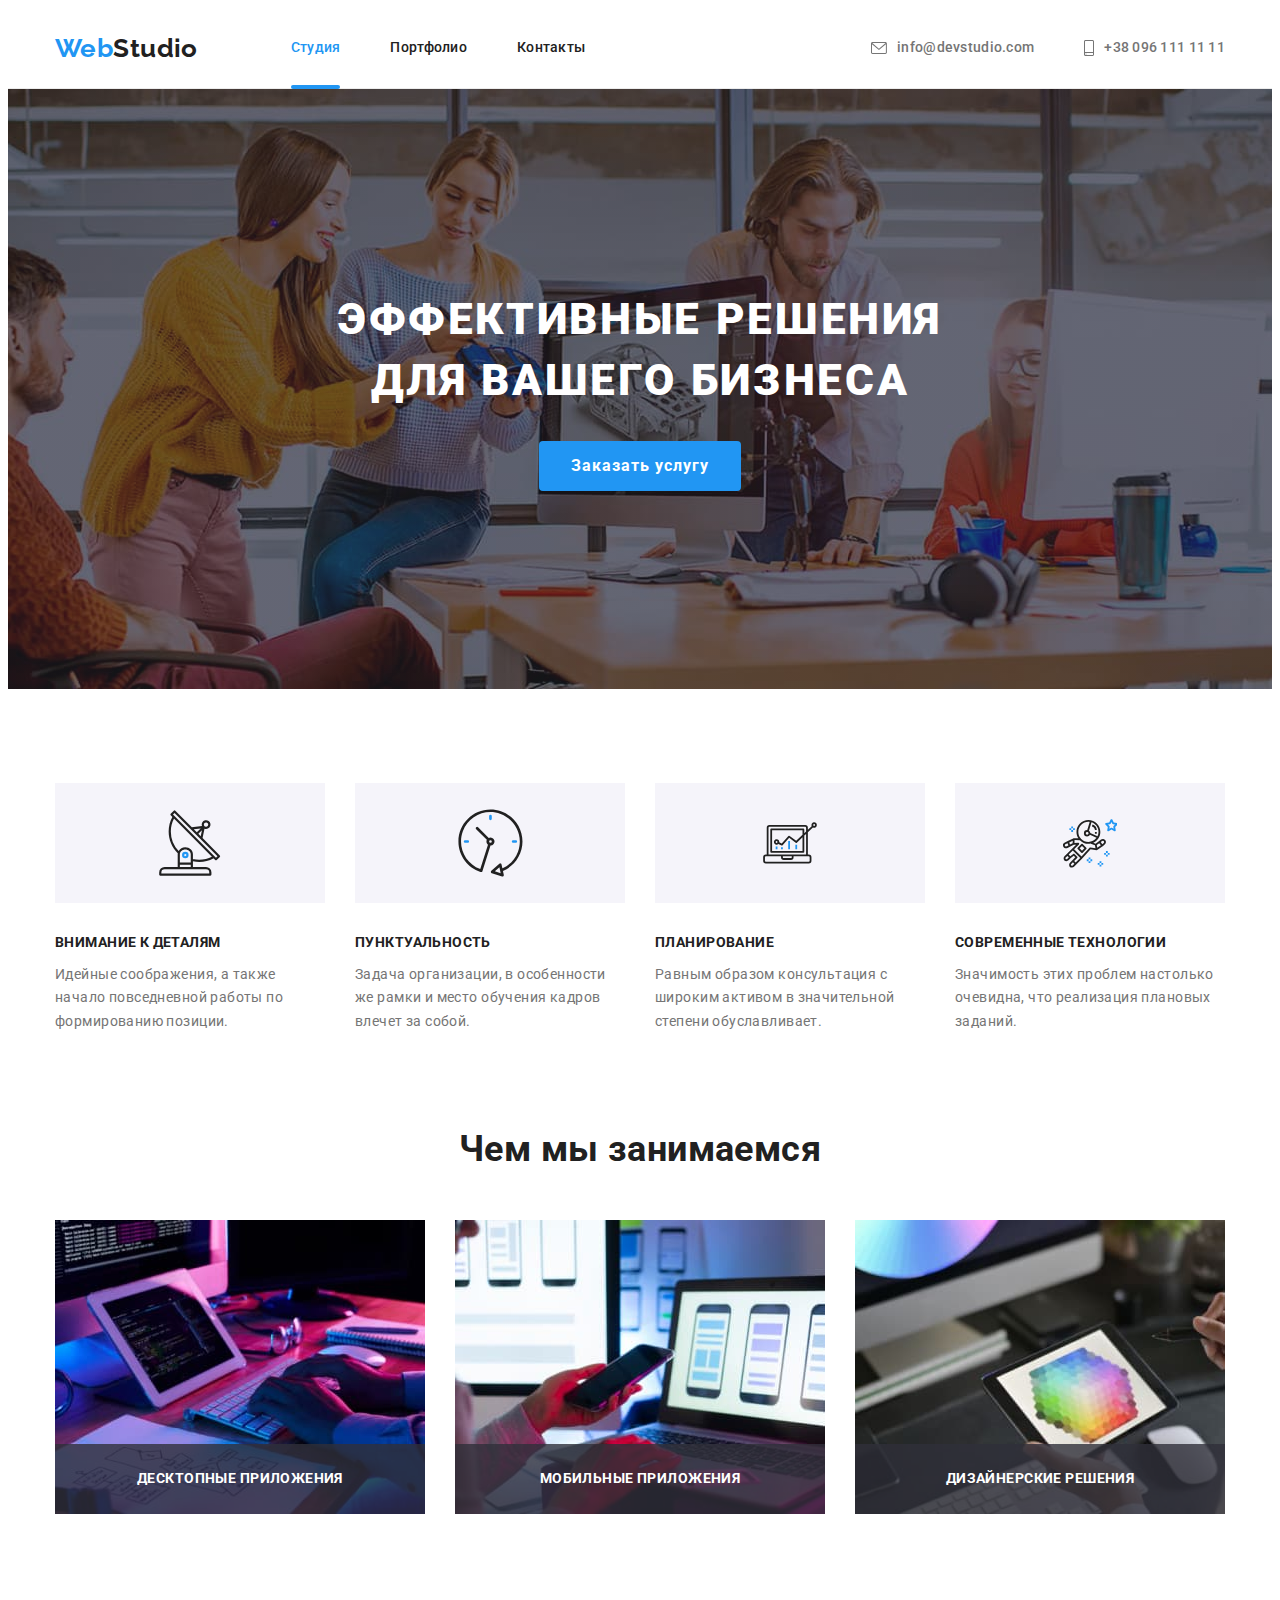
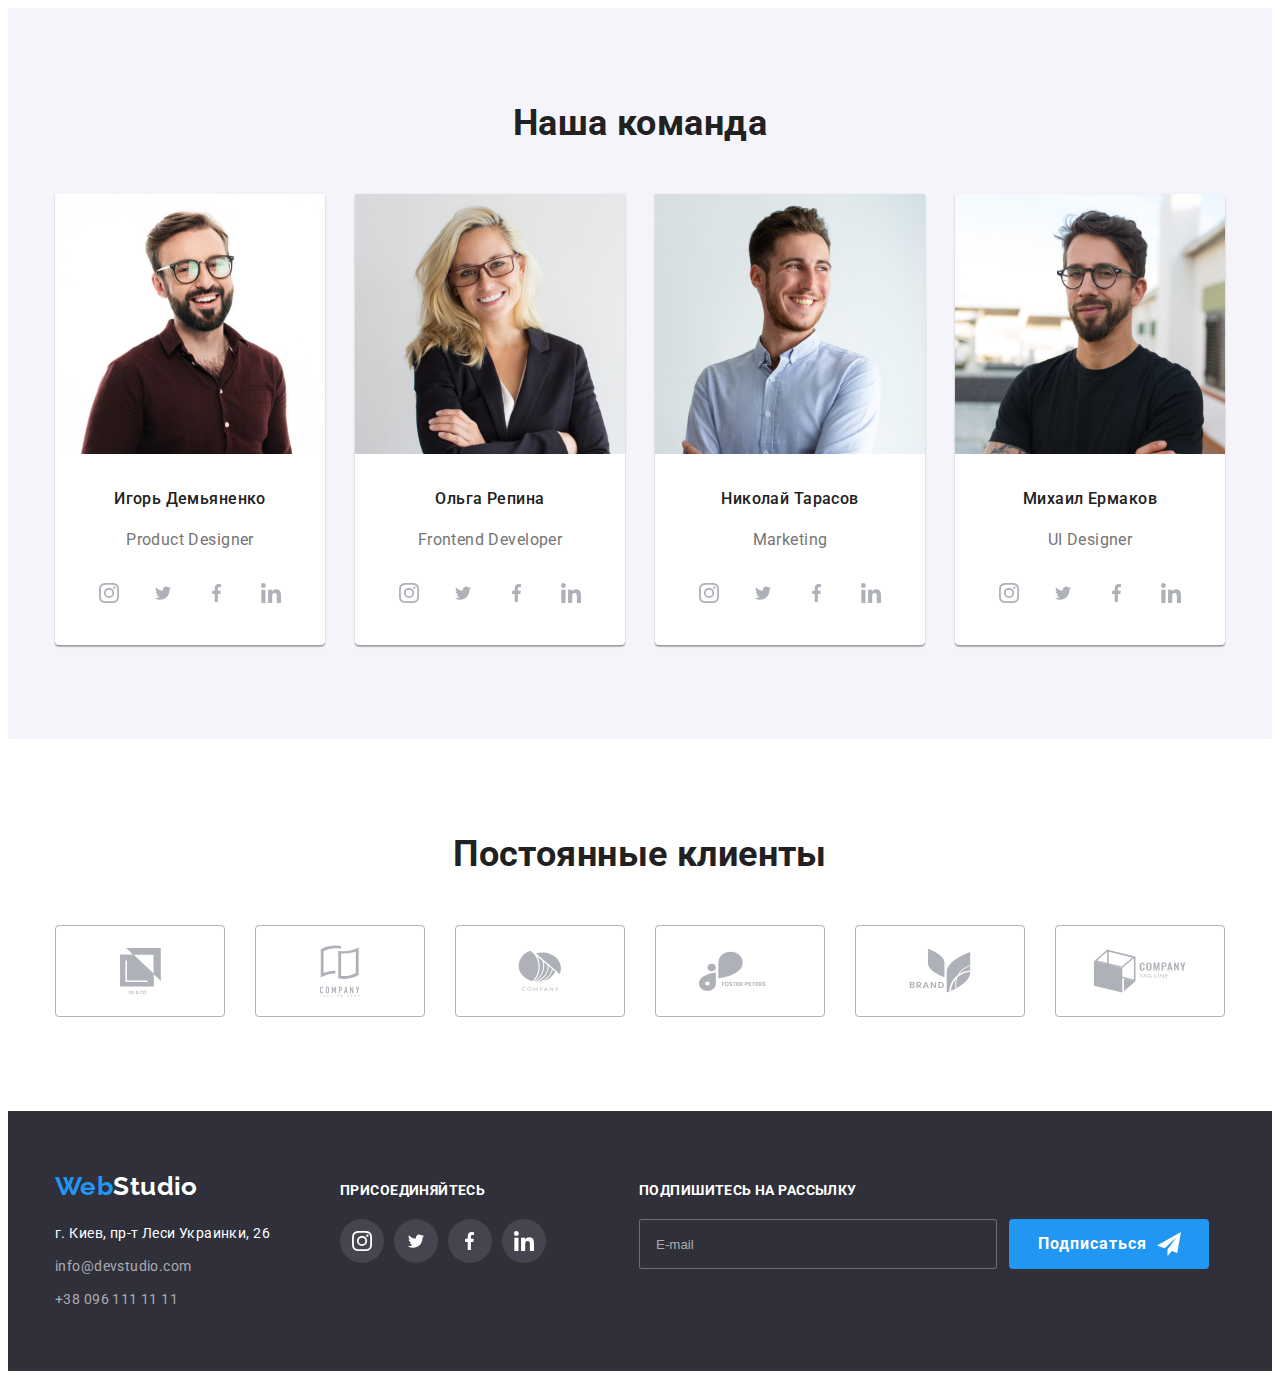
==== index.html @ dd1c8dff "Додає форми" ====
<!DOCTYPE html>
<html lang="ru">
<head>
    <meta charset="UTF-8">
    <meta http-equiv="X-UA-Compatible" content="IE=edge">
    <meta name="viewport" content="width=device-width, initial-scale=1.0">
    <title>Document</title>
    <link href="https://fonts.googleapis.com/css2?family=Raleway:wght@700&family=Roboto:wght@400;500;700;900&display=swap" rel="stylesheet" />
    <link rel="stylesheet" href="https://cdnjs.cloudflare.com/ajax/libs/modern-normalize/1.1.0/modern-normalize.min.css"
        integrity="sha512-wpPYUAdjBVSE4KJnH1VR1HeZfpl1ub8YT/NKx4PuQ5NmX2tKuGu6U/JRp5y+Y8XG2tV+wKQpNHVUX03MfMFn9Q=="
        crossorigin="anonymous" referrerpolicy="no-referrer" />
    <link rel="stylesheet" href="./css/styles.css" />
</head>
<body>
    <!--Шапка сайта-->
    <header class="page-header">
        <div class="container main-nav">
                <nav class="main-nav">
                    <a href="./index.html" class="logo">Web<span class="logo-nav">Studio</span></a>
                    <ul class="site-nav list">
                        <li class="item"><a href="./index.html" class="link current">Студия</a></li>
                        <li class="item"><a href="./portfolio.html" class="link">Портфолио</a></li>
                        <li class="item"><a href="" class="link">Контакты</a></li>
                    </ul>
                </nav>
                
                <ul class="adress-nav list">
                    <li class="item">
                        <a href="mailto:info@devstudio.com" class="link" aria-label="envelope">
                        <svg class="tel-icon" width="16" height="12">
                            <use href="./images/symbol-defs.svg#envelope"></use>
                        </svg> info@devstudio.com</a>
                    </li>
                    <li class="item">
                        <a href="tel:+380961111111" class="link" aria-label="smartphone">
                        <svg class="tel-icon" width="10" height="16">
                            <use href="./images/symbol-defs.svg#smartphone"></use>
                        </svg>+38 096 111 11 11</a>
                    </li>
                </ul>
        </div>
    </header>

    <main>
        <!--Герой-->
        <section class="hero overlay-hero">
            <div class="container">
                <h1 class="hero-title">Эффективные решения для вашего бизнеса</h1>
                <button type="button" class="button-hero primary pointer" data-modal-open>Заказать услугу</button>

                <div class="backdrop is-hidden" data-modal>
                    <div class="modal">
                        <h3 class="form-title">
                            Оставьте свои данные, мы вам перезвоним
                        </h3>
                        <button data-modal-close class="modal-close pointer">
                            <svg class="close-icon" width="11" height="11">
                                <use href="./images/symbol-defs.svg#close"></use>
                            </svg>
                        </button>
                        <form class="modal-form">
                            <div class="modal-field">
                                <svg class="modal-icon" width="18" height="18">
                                    <use href="./images/symbol-defs.svg#person-black-18dp-1"></use>
                                </svg>
                                <label for="name">Имя</label>
                                <input type="text" name="name" id="name" placeholder="" autofocus />
                            </div>
                            <div class="modal-field">
                                <svg class="modal-icon" width="18" height="18">
                                    <use href="./images/symbol-defs.svg#phone-black-18dp-1"></use>
                                </svg>
                                <label for="tel">Телефон</label>
                                <input type="tel" name="tel" id="tel" placeholder="" />
                            </div>
                            <div class="modal-field">
                                <svg class="modal-icon" width="18" height="18">
                                    <use href="./images/symbol-defs.svg#email-black-18dp-1"></use>
                                </svg>
                                <label for="mail">Почта</label>
                                <input type="email" name="mail" id="mail" placeholder="" />
                            </div>
                            <div class="modal-field">
                                <label for="comment">Комментарий</label>
                                <textarea class="comment" name="comment" id="comment" rows="10" placeholder="Введите текст"></textarea>
                            </div>
                            <div class="modal-field">
                                <input type="checkbox" name="policy" id="policy" />
                                <label for="policy">
                                    <svg class="chekbox-icon" width="11" height="8">
                                        <use href="./images/symbol-defs.svg#chek"></use>
                                    </svg>
                                    </div>
                                    <p class="checkbox-text">Соглашаюсь с рассылкой и принимаю</p>
                                    <a href="./index.html" class="contract-link" target="_blank" rel="noopener noreferrer nofolow" aria-label="conditions of the contract">Условия договора</a>
                                </label>
                            </div>
                            <button type="submit" class="btn-modal">
                                Отправить
                            </button>
                        </form>
                    </div>
                </div>
            </div>
        </section>

        <!--Преимущества-->
        <section class="section">
            <div class="container">
                <h2 class="visually-hidden">Преимущества</h2>
                
                <ul class="features list">
                    <li class="features-item">
                        <div class="features-box">
                            <svg width="65.32" height="70">
                                <use href="./images/symbol-defs.svg#antenna-1"></use>
                            </svg>
                        </div>
                        <h3 class="features-title">Внимание к деталям</h3>
                        <p class="features-text">Идейные соображения, а также начало повседневной работы по формированию позиции.</p>
                    </li>
                    <li class="features-item">
                        <div class="features-box">
                            <svg width="66.96" height="70">
                                <use href="./images/symbol-defs.svg#clock-1"></use>
                            </svg>
                        </div>
                        <h3 class="features-title">Пунктуальность</h3>
                        <p class="features-text">Задача организации, в особенности же рамки и место обучения кадров влечет за собой.</p>
                    </li>
                    <li class="features-item">
                        <div class="features-box">
                            <svg width="70" height="53.69">
                                <use href="./images/symbol-defs.svg#diagram-1"></use>
                            </svg>
                        </div>
                        <h3 class="features-title">Планирование</h3>
                        <p class="features-text">Равным образом консультация с широким активом в значительной степени обуславливает.</p>
                    </li>
                    <li class="features-item">
                        <div class="features-box">
                            <svg width="54.83" height="60.66">
                                <use href="./images/symbol-defs.svg#astronaut-1"></use>
                            </svg>
                        </div>
                        <h3 class="features-title">Современные технологии</h3>
                        <p class="features-text">Значимость этих проблем настолько очевидна, что реализация плановых заданий.</p>
                    </li>
                </ul>
            </div>
        </section>

        <!--Примеры работ-->
        <section class="section section-services">
            <div class="container">
                <h2 class="section-title">Чем мы занимаемся</h2>
                
                <ul class="services list">
                    <li class="services-item">
                        <img src="./images/img1.jpg" alt="Десктопные приложения" width="370">
                        <div class="services-thumb">
                            <p class="services-description">Десктопные приложения</p>
                        </div>
                    </li>
                    <li class="services-item">
                        <img src="./images/img2.jpg" alt="Мобильные приложения" width="370">
                        <div class="services-thumb">
                            <p class="services-description">Мобильные приложения</p>
                        </div>
                    </li>
                    <li class="services-item">
                        <img src="./images/img3.jpg" alt="Дизайнерские решения" width="370">
                        <div class="services-thumb">
                            <p class="services-description">Дизайнерские решения</p>
                        </div>
                    </li>
                </ul>
            </div>
        </section>

        <!--Сотрудники-->
        <section class="section workers-section">
            <div class="container">
                <h2 class="section-title">Наша команда</h2>
                
                <ul class="workers list">
                    <li class="workers-item">
                        <img src="./images/img4.jpg" alt="Product Designer" width="270">
                        <div class="workers-cards">
                            <h3 class="workers-title">Игорь Демьяненко</h3>
                            <p class="workers-text">Product Designer</p>
                            <ul class="workers-social list">
                                <li class="social-link">
                                    <a href="./index.html" class="workers-link" target="_blank" rel="noopener noreferrer nofolow" aria-label="instagram">
                                        <svg class="workers-icon" width="20" height="20">
                                            <use href="./images/symbol-defs.svg#instagram-2"></use>
                                        </svg>
                                    </a>
                                </li>
                                <li class="social-link">
                                    <a href="./index.html" class="workers-link" target="_blank" rel="noopener noreferrer nofolow" aria-label="twitter">
                                        <svg class="workers-icon" width="20" height="16.25">
                                            <use href="./images/symbol-defs.svg#twitter-1"></use>
                                        </svg>
                                    </a>
                                </li>
                                <li class="social-link">
                                    <a href="./index.html" class="workers-link" target="_blank" rel="noopener noreferrer nofolow" aria-label="facebook">
                                        <svg class="workers-icon" width="10" height="20">
                                            <use href="./images/symbol-defs.svg#facebook-1"></use>
                                        </svg>
                                    </a>
                                </li>
                                <li class="social-link">
                                    <a href="./index.html" class="workers-link" target="_blank" rel="noopener noreferrer nofolow" aria-label="linkedin">
                                        <svg class="workers-icon" width="20" height="20">
                                            <use href="./images/symbol-defs.svg#linkedin-1"></use>
                                        </svg>
                                    </a>
                                </li>
                            </ul>
                        </div>
                    </li>
                    <li class="workers-item">
                        <img src="./images/img5.jpg" alt="Frontend Developer" width="270">
                        <div class="workers-cards">
                            <h3 class="workers-title">Ольга Репина</h3>
                            <p class="workers-text"> Frontend Developer</p>
                            <ul class="workers-social list">
                                <li class="social-link">
                                    <a href="./index.html" class="workers-link" target="_blank" rel="noopener noreferrer nofolow" aria-label="instagram">
                                        <svg class="workers-icon" width="20" height="20">
                                            <use href="./images/symbol-defs.svg#instagram-2"></use>
                                        </svg>
                                    </a>
                                </li>
                                <li class="social-link">
                                    <a href="./index.html" class="workers-link" target="_blank" rel="noopener noreferrer nofolow" aria-label="twitter">
                                        <svg class="workers-icon" width="20" height="16.25">
                                            <use href="./images/symbol-defs.svg#twitter-1"></use>
                                        </svg>
                                    </a>
                                </li>
                                <li class="social-link">
                                    <a href="./index.html" class="workers-link" target="_blank" rel="noopener noreferrer nofolow" aria-label="facebook">
                                        <svg class="workers-icon" width="10" height="20">
                                            <use href="./images/symbol-defs.svg#facebook-1"></use>
                                        </svg>
                                    </a>
                                </li>
                                <li class="social-link">
                                    <a href="./index.html" class="workers-link" target="_blank" rel="noopener noreferrer nofolow" aria-label="linkedin">
                                        <svg class="workers-icon" width="20" height="20">
                                            <use href="./images/symbol-defs.svg#linkedin-1"></use>
                                        </svg>
                                    </a>
                                </li>
                            </ul>
                        </div>
                    </li>
                    <li class="workers-item">
                        <img src="./images/img6.jpg" alt="Marketing" width="270">
                        <div class="workers-cards">
                            <h3 class="workers-title">Николай Тарасов</h3>
                            <p class="workers-text">Marketing</p>
                            <ul class="workers-social list">
                                <li class="social-link">
                                    <a href="./index.html" class="workers-link" target="_blank" rel="noopener noreferrer nofolow" aria-label="instagram">
                                        <svg class="workers-icon" width="20" height="20">
                                            <use href="./images/symbol-defs.svg#instagram-2"></use>
                                        </svg>
                                    </a>
                                </li>
                                <li class="social-link">
                                    <a href="./index.html" class="workers-link" target="_blank" rel="noopener noreferrer nofolow" aria-label="twitter">
                                        <svg class="workers-icon" width="20" height="16.25">
                                            <use href="./images/symbol-defs.svg#twitter-1"></use>
                                        </svg>
                                    </a>
                                </li>
                                <li class="social-link">
                                    <a href="./index.html" class="workers-link" target="_blank" rel="noopener noreferrer nofolow" aria-label="facebook">
                                        <svg class="workers-icon" width="10" height="20">
                                            <use href="./images/symbol-defs.svg#facebook-1"></use>
                                        </svg>
                                    </a>
                                </li>
                                <li class="social-link">
                                    <a href="./index.html" class="workers-link" target="_blank" rel="noopener noreferrer nofolow" aria-label="linkedin">
                                        <svg class="workers-icon" width="20" height="20">
                                            <use href="./images/symbol-defs.svg#linkedin-1"></use>
                                        </svg>
                                    </a>
                                </li>
                            </ul>
                        </div>
                    </li>
                    <li class="workers-item">
                        <img src="./images/img7.jpg" alt="UI Designer" width="270">
                        <div class="workers-cards">
                            <h3 class="workers-title">Михаил Ермаков</h3>
                            <p class="workers-text">UI Designer</p>
                            <ul class="workers-social list">
                                <li class="social-link">
                                    <a href="./index.html" class="workers-link" target="_blank" rel="noopener noreferrer nofolow" aria-label="instagram">
                                        <svg class="workers-icon" width="20" height="20">
                                            <use href="./images/symbol-defs.svg#instagram-2"></use>
                                        </svg>
                                    </a>
                                </li>
                                <li class="social-link">
                                    <a href="./index.html" class="workers-link" target="_blank" rel="noopener noreferrer nofolow" aria-label="twitter">
                                        <svg class="workers-icon" width="20" height="16.25">
                                            <use href="./images/symbol-defs.svg#twitter-1"></use>
                                        </svg>
                                    </a>
                                </li>
                                <li class="social-link">
                                    <a href="./index.html" class="workers-link" target="_blank" rel="noopener noreferrer nofolow" aria-label="facebook">
                                        <svg class="workers-icon" width="10" height="20">
                                            <use href="./images/symbol-defs.svg#facebook-1"></use>
                                        </svg>
                                    </a>
                                </li>
                                <li class="social-link">
                                    <a href="./index.html" class="workers-link" target="_blank" rel="noopener noreferrer nofolow" aria-label="linkedin">
                                        <svg class="workers-icon" width="20" height="20">
                                            <use href="./images/symbol-defs.svg#linkedin-1"></use>
                                        </svg>
                                    </a>
                                </li>
                            </ul>
                        </div>
                    </li>
                </ul>
            </div>
        </section>

        <!-- Постоянные клиенты -->
        <section class="section">
            <div class="container">
                <h2 class="section-title">Постоянные клиенты</h2>

                <ul class="customers list">
                    <li class="customers-link">
                        <a href="./index.html" class="customers-logo" target="_blank" rel="noopener noreferrer nofolow" aria-label="client-1">
                                <svg class="customers-icon" width="41" height="46.7">
                                    <use href="./images/symbol-defs.svg#client-1"></use>
                                </svg>
                        </a>
                    </li>
                    <li class="customers-link">
                        <a href="./index.html" class="customers-logo" target="_blank" rel="noopener noreferrer nofolow" aria-label="client-2">
                            <svg class="customers-icon" width="40" height="52">
                                <use href="./images/symbol-defs.svg#client-2"></use>
                            </svg>
                        </a>
                    </li>
                    <li class="customers-link">
                        <a href="./index.html" class="customers-logo" target="_blank" rel="noopener noreferrer nofolow" aria-label="client-3">
                            <svg class="customers-icon" width="43.46" height="41.18">
                                <use href="./images/symbol-defs.svg#client-3"></use>
                            </svg>
                        </a>
                    </li>
                    <li class="customers-link">
                        <a href="./index.html" class="customers-logo" target="_blank" rel="noopener noreferrer nofolow" aria-label="client-4">
                            <svg class="customers-icon" width="84.44" height="40.62">
                                <use href="./images/symbol-defs.svg#client-4"></use>
                            </svg>
                        </a>
                    </li>
                    <li class="customers-link">
                        <a href="./index.html" class="customers-logo" target="_blank" rel="noopener noreferrer nofolow" aria-label="client-5">
                            <svg class="customers-icon" width="62.54" height="45.43">
                                <use href="./images/symbol-defs.svg#client-5"></use>
                            </svg>
                        </a>
                    </li>
                    <li class="customers-link">
                        <a href="./index.html" class="customers-logo" target="_blank" rel="noopener noreferrer nofolow" aria-label="client-6">
                            <svg class="customers-icon" width="93.79" height="43.93">
                                <use href="./images/symbol-defs.svg#client-6"></use>
                            </svg>
                        </a>
                    </li>
                </ul>
            </div>
        </section>
    </main>

    <!-- Футер -->
    <footer class="footer">
        <div class="footer-bloc container">
            <div class="adress-bloc">
                <a href="./index.html" class="logo">Web<span class="logo-footer">Studio</span></a>
            
                <address>
                    <ul class="adress-footer list">
                        <li class="footer-item">
                            <p class="adress-text">г. Киев, пр-т Леси Украинки, 26</p>
                        </li>
                        <li class="footer-item"><a href="mailto:info@devstudio.com" class="link">info@devstudio.com</a></li>
                        <li class="footer-item"><a href="tel:+380961111111" class="link">+38 096 111 11 11</a></li>
                    </ul>
                </address>
            </div>
            <div class="social-bloc">
                <p class="footer-text">присоединяйтесь</p>
            
                <ul class="footer-social list">
                    <li class="social-item">
                        <a href="./index.html" class="footer-link" target="_blank" rel="noopener noreferrer nofolow" aria-label="instagram">
                            <svg class="workers-icon" width="20" height="20">
                                <use href="./images/symbol-defs.svg#instagram-2"></use>
                            </svg>
                        </a>
                    </li>
                    <li class="social-item">
                        <a href="./index.html" class="footer-link" target="_blank" rel="noopener noreferrer nofolow" aria-label="twitter">
                            <svg class="workers-icon" width="20" height="16.25">
                                <use href="./images/symbol-defs.svg#twitter-1"></use>
                            </svg>
                        </a>
                    </li>
                    <li class="social-item">
                        <a href="./index.html" class="footer-link" target="_blank" rel="noopener noreferrer nofolow" aria-label="facebook">
                            <svg class="workers-icon" width="10" height="20">
                                <use href="./images/symbol-defs.svg#facebook-1"></use>
                            </svg>
                        </a>
                    </li>
                    <li class="social-item">
                        <a href="./index.html" class="footer-link" target="_blank" rel="noopener noreferrer nofolow" aria-label="linkedin">
                            <svg class="workers-icon" width="20" height="20">
                                <use href="./images/symbol-defs.svg#linkedin-1"></use>
                            </svg>
                        </a>
                    </li>
                </ul>
            </div>
            <div class="form-bloc">
                <p class="footer-text">Подпишитесь на рассылку</p>
                <form class="footer-form"> 
                    <div class="form-field">
                        <label for="mail"></label>
                        <input type="email" name="mail" id="mail" placeholder="E-mail"/>
                    </div>
                    <button type="submit" class="btn-footer pointer">Подписаться
                        <svg class="footer-icon" width="24" height="24">
                            <use href="./images/symbol-defs.svg#icon-send"></use>
                        </svg>
                    </button>
                </form>
            </div>
        </div>
    </footer>
    <script src="./js/modal.js"></script>
</body>
</html>
---- css/styles.css ----
:root {
  --primary-text-color: #757575;
  --title-text-color: #212121;
  --accent-color: #2196f3;
  --accent-color-examples-cards: rgba(33, 150, 243, 0.9);
  --adress-footer: rgba(255, 255, 255, 0.6);
  --primary-white-color: #ffffff;
  --section-background-color: #f5f4fa;
  --secondary-background-color: #2f303a;
  --hero-background-color: rgba(47, 48, 58, 0.4);
  --background-color-icon: #afb1b8;
  --background-footer-link-color: rgba(255, 255, 255, 0.1);
  --backdrop-background-color: rgba(0, 0, 0, 0.2);
  --background-color-services: rgba(47, 48, 58, 0.8);

  --header-border-color: #ECECEC;

  --time-animation: 250ms;
  --timing-function: cubic-bezier(0.4, 0, 0.2, 1);
}

html {
  box-sizing: border-box;
}

*,
*::before,
*::after {
  box-sizing: inherit;
}

body {
  color: var(--primary-text-color);
  font-size: 14px;
  font-family: Roboto, sans-serif;
  letter-spacing: 0.03em;

  background-color: var(--primary-white-color);
}

/* утилити */

.list {
  padding: 0;
  margin: 0;

  list-style: none;
}

.container {
  width: 1200px;
  padding-left: 15px;
  padding-right: 15px;
  /* margin-left: auto;
  margin-right: auto; */
  margin: 0 auto;
}

h1,
h2,
h3,
h4,
h5,
h6,
p {
  margin: 0;
}

img {
  display: block;
  max-width: 100%;
  height: auto;
}

.pointer {
  cursor: pointer;
}

/* page-header */

.page-header {
  border-bottom: 1px solid var(--header-border-color);
}

/* logo */

.logo {
  color: var(--accent-color);
  font-family: Raleway, sans-serif;
  font-weight: 700;
  font-size: 26px;
  line-height: 1.19;
  text-decoration: none;
}

.logo-nav {
  color: var(--title-text-color);
}

.logo-footer {
  color: var(--primary-white-color);
}

/* main-nav */

.main-nav {
  display: flex;
  align-items: center;
}

/* site-nav */

.site-nav {
  display: flex;
  margin-left: 93px;
}

.site-nav .item:not(:last-child) {
  margin-right: 50px;
}

.site-nav .link {
  display: block;
  padding-top: 32px;
  padding-bottom: 32px;

  color: var(--title-text-color);
  font-weight: 500;
  font-size: 14px;
  line-height: 1.14;
  letter-spacing: 0.02em;
  text-decoration: none;

  transition: color var(--time-animation) var(--timing-function);
}

.site-nav .link:hover,
.site-nav .link:focus {
  color: var(--accent-color);
}

.site-nav .link.current {
  position: relative;

  color: var(--accent-color);
}

.site-nav .link.current::after {
  content: '';

  position: absolute;
  bottom: -1px;
  left: 0;

  display: block;
  width: 100%;
  height: 4px;

  background-color: var(--accent-color);
  border-radius: 2px;
}

/* adress-nav */

.adress-nav {
  display: flex;
  margin-left: auto;
}

.adress-nav .item:not(:last-child) {
  margin-right: 50px;
}

.adress-nav .link {
  display: flex;
  align-items: center;

  color: var(--primary-text-color);
  font-weight: 500;
  font-size: 14px;
  line-height: 1.4;
  letter-spacing: 0.02em;
  text-decoration: none;

  transition: color var(--time-animation) var(--timing-function);
}

.adress-nav .link:hover,
.adress-nav .link:focus {
  color: var(--accent-color);
}

.tel-icon {
  margin-right: 10px;
  --accent-color: currentColor;
}

/* hero */

.hero {
  padding-top: 200px;
  padding-bottom: 200px;

  background-color: var(--hero-background-color);
}

.overlay-hero {
  max-width: 1600px;
  height: 600px;
  margin-left: auto;
  margin-right: auto;

  background-image: linear-gradient(
      rgba(47, 48, 58, 0.4),
      rgba(47, 48, 58, 0.4)
    ),
    url(../images/Img.jpg);
  background-repeat: no-repeat;
  background-position: center;
  background-size: cover;
}

.hero-title {
  margin: 0 auto;
  margin-bottom: 30px;
  width: 696px;

  color: var(--primary-white-color);
  font-weight: 900;
  font-size: 44px;
  line-height: 1.39;
  text-align: center;
  letter-spacing: 0.06em;
  text-transform: uppercase;
}

/* Кнопка героя */

.button-hero.primary {
  display: flex;
  align-items: center;
  padding: 10px 32px;
  margin-left: auto;
  margin-right: auto;

  color: var(--primary-white-color);
  font-family: inherit;
  font-weight: 700;
  font-size: 16px;
  line-height: 1.88;
  letter-spacing: 0.06em;
  text-align: center;

  background-color: var(--accent-color);
  border: 0px solid transparent;
  border-radius: 4px;

  transition: box-shadow var(--time-animation) var(--timing-function);
}

.button-hero:hover,
.button-hero:focus {
  box-shadow: 0px 4px 4px rgba(0, 0, 0, 0.15);
}

/* backdrop */

.backdrop {
  position: fixed;
  z-index: 1;
  top: 0;
  left: 0;

  width: 100%;
  height: 100%;

  background-color: var(--backdrop-background-color);
  
  opacity: 1;
  transition: opacity var(--time-animation) var(--timing-function);
}

.backdrop.is-hidden {
  visibility: hidden;
  opacity: 0;
  pointer-events: none;
}

.backdrop.is-hidden .modal {
  transform:translate(-50%, -50%) scale(1.1);
}

.modal {
  position: absolute;
  top: 50%;
  left: 50%;

  min-height: 581px;
  min-width: 528px;
  padding: 40px;

  background-color: var(--primary-white-color);
  border-radius: 4px;
  box-shadow: 0px 2px 1px 0px rgba(0, 0, 0, 0.2), 0px 1px 3px 0px rgba(0, 0, 0, 0.12), 0px 1px 1px 0px rgba(0, 0, 0, 0.14);

  transform:translate(-50%, -50%) scale(1);
  transition: transform var(--time-animation) var(--timing-function);
}

/* button close modal */

.modal-close {
  position: absolute;
  top: 0;
  right: 0;

  display: flex;
  justify-content: center;
  align-items: center;
  width: 30px;
  height: 30px;

  background-color: var(--primary-white-color);
  border-radius: 50%;
  border: 1px solid rgba(0, 0, 0, 0.1);

  transform: translate(-8px, 8px);
  transition: color var(--time-animation) var(--timing-function);
}

.close-icon {
  fill: currentColor;
}

.modal-close:hover,
.modal-close:focus {
  color: var(--accent-color);
}

/* section */

.section {
  padding-top: 94px;
  padding-bottom: 94px;
}

.section-title {
  margin-top: 0;
  margin-bottom: 50px;

  color: var(--title-text-color);
  font-weight: 700;
  font-size: 36px;
  line-height: 1.17;
  text-align: center;
}

/* hidden-title */

.visually-hidden {
  position: absolute;
  width: 1px;
  height: 1px;
  margin: -1px;
  border: 0;
  padding: 0;
  white-space: nowrap;
  clip-path: inset(100%);
  clip: rect(0 0 0 0);
  overflow: hidden;
}

/* features */

.features {
  display: flex;
  flex-wrap: wrap;
}

.features-box {
  display: flex;
  height: 120px;
  margin-bottom: 30px;
  justify-content: center;
  align-items: center;

  background-color: var(--section-background-color);
}

.features-item {
  width: calc((100% - 90px) / 4);
  margin-right: 30px;
}

.features-item:nth-child(4n) {
  margin-right: 0;
}

.features .features-title {
  margin-top: 0;
  margin-bottom: 10px;

  color: var(--title-text-color);
  font-weight: 700;
  font-size: 14px;
  line-height: 1.4;
  text-transform: uppercase;
}

.features-text {
  margin: 0;

  font-weight: 400;
  line-height: 1.7;
}

/* services */

.section-services {
  padding-top: 0;
}

.services {
  display: flex;
  flex-wrap: wrap;
}

.services-item {
  position: relative;
  
  width: calc((100% - 60) / 3);
  margin-right: 30px;
}

.services-item:nth-child(3n) {
  margin-right: 0;
}

.services-thumb {
  position: absolute;
  bottom: 0;
  left: 0;

  display: flex;
  justify-content: center;
  align-items: center;
  width: 100%;
  height: 70px;

  background-color: var(--background-color-services);
}

.services-description {
  color: var(--primary-white-color);
  font-weight: 700;
  font-size: 14px;
  line-height: 1.4;
  letter-spacing: 0.03em;
  text-transform: uppercase;
}

/* workers */

.workers {
  display: flex;
  flex-wrap: wrap;
}

.workers-section {
  background-color: var(--section-background-color);
}

.workers-item {
  width: calc((100% - 90px) / 4);
  margin-right: 30px;

  background-color: var(--primary-white-color);
  border-radius: 0px 0px 4px 4px;
  box-shadow: 0px 1px 3px rgba(0, 0, 0, 0.12),
  0px 1px 1px rgba(0, 0, 0, 0.14),
  0px 2px 1px rgba(0, 0, 0, 0.2);
}

.workers-item:nth-child(4n) {
  margin-right: 0;
}

.workers .workers-title {
  margin-bottom: 0;

  color: var(--title-text-color);
  font-weight: 500;
  font-size: 16px;
  line-height: 1.9;
  text-align: center;
}

.workers-cards {
  padding: 30px 32px;
}

.workers-text {
  margin-top: 10px;

  font-weight: 400;
  font-size: 16px;
  line-height: 1.9;
  text-align: center;
}

.workers-social {
  display: flex;
  margin-top: 16px;
  width: calc((100% - 30px) / 4);
}

.social-link {
  margin-right: 10px;
}

.social-link:nth-child(4n) {
  margin-right: 0;
}

.workers-link {
  display: flex;
  justify-content: center;
  align-items: center;
  width: 44px;
  height: 44px;

  color: var(--background-color-icon);

  border-radius: 50%;
  background-color: var(--primary-white-color);
  border-radius: 50%;

  transition: background-color var(--time-animation) var(--timing-function),
  color var(--time-animation) var(--timing-function);
}

.workers-icon {
  --primary-white-color: currentColor;
}

.workers-link:hover {
  color: var(--primary-white-color);
  
  background-color: var(--accent-color);
}

/* customers */

.customers {
  display: flex;
}

.customers-link {
  width: calc((100% - 150px) / 6);
  margin-right: 30px;
}

.customers-link:nth-child(6n) {
  margin-right: 0;
}

.customers-logo {
  display: flex;
  justify-content: center;
  align-items: center;
  width: 170px;
  height: 92px;
  padding: 16px 32px;

  color: var(--background-color-icon);

  background-color: var(--primary-white-color);
  border: 1px solid var(--background-color-icon);
  border-radius: 4px;

  transition: background-color var(--time-animation) var(--timing-function),
  color var(--time-animation) var(--timing-function),
  border var(--time-animation) var(--timing-function);
}

.customers-icon {
  --background-color-icon: currentColor;
}

.customers-logo:hover {
  color: var(--accent-color);

  background-color: var(--primary-white-color);
  border: 1px solid var(--accent-color);
}

/* footer */

.footer {
  display: flex;
  padding-top: 60px;
  padding-bottom: 60px;

  background-color: var(--secondary-background-color);
}

.footer-bloc {
  display: flex;
  align-items: baseline;
}

/* adress */

.adress-bloc {
  margin-right: 70px;
}

.adress-text {
  margin-bottom: 0;

  color: var(--primary-white-color);
  font-style: normal;
  font-weight: 400;
  font-size: 14px;
  line-height: 1.7;
}

.adress-footer .link {
  color: var(--adress-footer);
  font-style: normal;
  font-weight: 400;
  font-size: 14px;
  line-height: 1.7;
  text-decoration: none;

  transition: color var(--time-animation) var(--timing-function);
}

.adress-footer {
  margin-top: 20px;
}

.footer-item {
  margin-bottom: 9px;
}

.footer-item:nth-child(3n) {
  margin-bottom: 0;
}

.adress-footer .link:hover,
.adress-footer .link:focus {
  color: var(--accent-color);
}

/* footer social link */

.social-bloc {
  margin-right: 93px;
}

.footer-text {
  margin-bottom: 0;

  color: var(--primary-white-color);
  font-style: normal;
  font-weight: 700;
  font-size: 14px;
  line-height: 1.14;
  text-transform: uppercase;
}

.footer-social {
  display: flex;
  margin-top: 20px;
}

.social-item {
  margin-right: 10px;
}

.social-item:nth-child(4n) {
  margin-right: 0;
}

.footer-link {
  display: flex;
  align-items: center;
  justify-content: center;
  width: 44px;
  height: 44px;

  color: var(--primary-white-color);

  background-color: var(--background-footer-link-color);
  border-radius: 50%;

  transition: background-color var(--time-animation) var(--timing-function);
}

.footer-link:last-child {
  margin-right: 0;
}

.footer-icon {
  --primary-white-color: currentColor;
}

.footer-link:hover {
  background-color: var(--accent-color);
}

/* Form footer */

.form-bloc {
  margin-right: 0;
}

.footer-form {
  display: flex;
  margin-top: 20px;
}

.form-field {
  display: flex;
}
.form-field input {
  margin: 0;
  padding: 15px 16px;
  width: 358px;
  height: 50px;

  color: var(--adress-footer);
  
  background-color: var(--secondary-background-color);
  border-radius: 3px;
  border: 1px solid rgba(255, 255, 255, 0.3);
}

.form-field input::placeholder {
  color: var(--adress-footer);
  line-height: 1.25;
}

.form-field:hover {
  border: 1px solid var(--accent-color);
  box-shadow: 0px 4px 4px rgba(0, 0, 0, 0.15);
  
  transition: border var(--time-animation) var(--timing-function),
  box-shadow var(--time-animation) var(--timing-function);
}

.btn-footer {
  display: inline-flex;
  align-items: center;
  justify-content: center;
  width: 200px;
  height: 50px;
  padding: 10px 28px 10px 29px;
  margin-left: 12px;
  margin-right: 0;

  color: var(--primary-white-color);
  font-family: inherit;
  font-weight: 700;
  font-size: 16px;
  line-height: 1.88;
  letter-spacing: 0.06em;
  text-align: center;
  
  background-color: var(--accent-color);
  border: 0px solid transparent;
  border-radius: 4px;
  
  transition: box-shadow var(--time-animation) var(--timing-function);
}

.btn-footer:hover,
.btn-footer:focus {
  box-shadow: 0px 4px 4px rgba(0, 0, 0, 0.15);
}

.footer-icon {
  margin-left: 10px;
}

/* Портфоліо */

/* filter */

.section-filter {
  padding-top: 94px;
  padding-bottom: 94px;
}

.filter-nav {
  display: flex;
  align-items: center;
  justify-content: center;
  margin-bottom: 50px;
}

.filter-item {
  margin-right: 8px;
}

.filter-item:nth-child(5n) {
  margin-right: 0;
}

.filter-nav .link {
  color: var(--accent-color);
}

/* examples */

.examples {
  display: flex;
  flex-wrap: wrap;
}

.examples-item {
  width: calc((100% - 60px) / 3);
  margin-right: 30px;
  margin-bottom: 30px;
}

.examples-item:nth-child(3n) {
  margin-right: 0;
}

.examples-item:nth-last-child(-n + 3) {
  margin-bottom: 0;
}

.examples .examples-title {
  margin-bottom: 4px;

  color: var(--title-text-color);
  font-weight: 700;
  font-size: 18px;
  line-height: 2;
  letter-spacing: 0.06em;

  background-color: var(--primary-white-color);
}

.examples-text {
  color: var(--primary-text-color);
  font-weight: 400;
  font-size: 16px;
  line-height: 1.9;
  letter-spacing: 0.03em;
}

.examples-cards {
  display: inline-block;

  text-decoration: none;

  transition: box-shadow var(--time-animation) var(--timing-function);
}

.examples-cards.primary:hover {
  box-shadow: 0px 1px 1px rgba(0, 0, 0, 0.12), 0px 4px 4px rgba(0, 0, 0, 0.06),
    1px 4px 6px rgba(0, 0, 0, 0.16);
}

.cards-title {
  padding: 20px 24px;

  border-left-width: 1px;
  border-left-style: solid;
  border-left-color: #eeeeee;
  border-right-width: 1px;
  border-right-style: solid;
  border-right-color: #eeeeee;
  border-bottom-width: 1px;
  border-bottom-style: solid;
  border-bottom-color: #eeeeee;
}

/* animation example card */

.examples-thumb:hover::before {
  content: '';
  opacity: 1;
}

.examples-thumb {
  position: relative;
  
  overflow: hidden;
}

.examples-overlay {
  position: absolute;
  top: 0;
  left: 0;

  width: 100%;
  height: 100%;

  background-color: var(--accent-color-examples-cards);

  transform: translateY(100%);
  opacity: 0;
  transition: transform var(--time-animation) var(--timing-function),
  opacity var(--time-animation) var(--timing-function);
}

.examples-cards.primary:hover .examples-overlay {
  transform: translateY(0);
  opacity: 1;
}

.examples-description {
  position: absolute;

  margin: 63px 24px;

  color: var(--primary-white-color);
  font-weight: 400;
  font-size: 18px;
  line-height: 1.56;
  letter-spacing: 0.03em;
}

/* Кнопки фильтра */

.button-filter {
  padding: 6px 22px;

  color: var(--title-text-color);
  font-family: inherit;
  font-weight: 500;
  font-size: 16px;
  line-height: 1.6;
  text-align: center;
  letter-spacing: 0.03em;

  background-color: var(--section-background-color);
  border: 2px solid transparent;
  border-radius: 4px;

  transition: background-color var(--time-animation) var(--timing-function),
  color var(--time-animation) var(--timing-function),
  box-shadow var(--time-animation) var(--timing-function);
}

.button-filter.primary:hover,
.button-filter.primary:focus {
  color: var(--primary-white-color);

  background-color: var(--accent-color);
  box-shadow: 0px 3px 1px rgba(0, 0, 0, 0.1), 0px 1px 2px rgba(0, 0, 0, 0.08),
    0px 2px 2px rgba(0, 0, 0, 0.12);
}

/* modal form */

.modal-form {
}

.form-title {
  margin-bottom: 12px;
  
  color: var(--title-text-color);
  font-weight: 700;
  font-size: 20px;
  line-height: 1.15;
  text-align: center;
}

.modal-field {
}

.modal-field input {
  display: flex;
  margin: 0;
  width: 448px;
  height: 40px;

  color: var(--primary-text-color);
  font-weight: 400;
  font-size: 12px;
  line-height: 1.17;

  background-color: var(--primary-white-color);
  border-radius: 4px;
  border: 1px solid rgba(33, 33, 33, 0.2);
}

/* .form-field input::placeholder {
  color: var(--adress-footer);
  line-height: 1.25;
} */

.modal-field input:hover,
.modal-field input:focus {
  border: 1px solid var(--accent-color);

  transition: border var(--time-animation) var(--timing-function);
}

.modal-icon {
  position: absolute;
}

.btn-modal {
  display: inline-flex;
  align-items: center;
  justify-content: center;
  width: 200px;
  height: 50px;
  padding: 10px 28px 10px 29px;
  margin-left: 12px;
  margin-right: 0;

  color: var(--primary-white-color);
  font-family: inherit;
  font-weight: 700;
  font-size: 16px;
  line-height: 1.88;
  letter-spacing: 0.06em;
  text-align: center;

  background-color: var(--accent-color);
  border: 0px solid transparent;
  border-radius: 4px;

  transition: box-shadow var(--time-animation) var(--timing-function);
}

.btn-modal:hover,
.btn-modal:focus {
  box-shadow: 0px 4px 4px rgba(0, 0, 0, 0.15);
}

.comment {
  display: flex;
  resize: none;
}
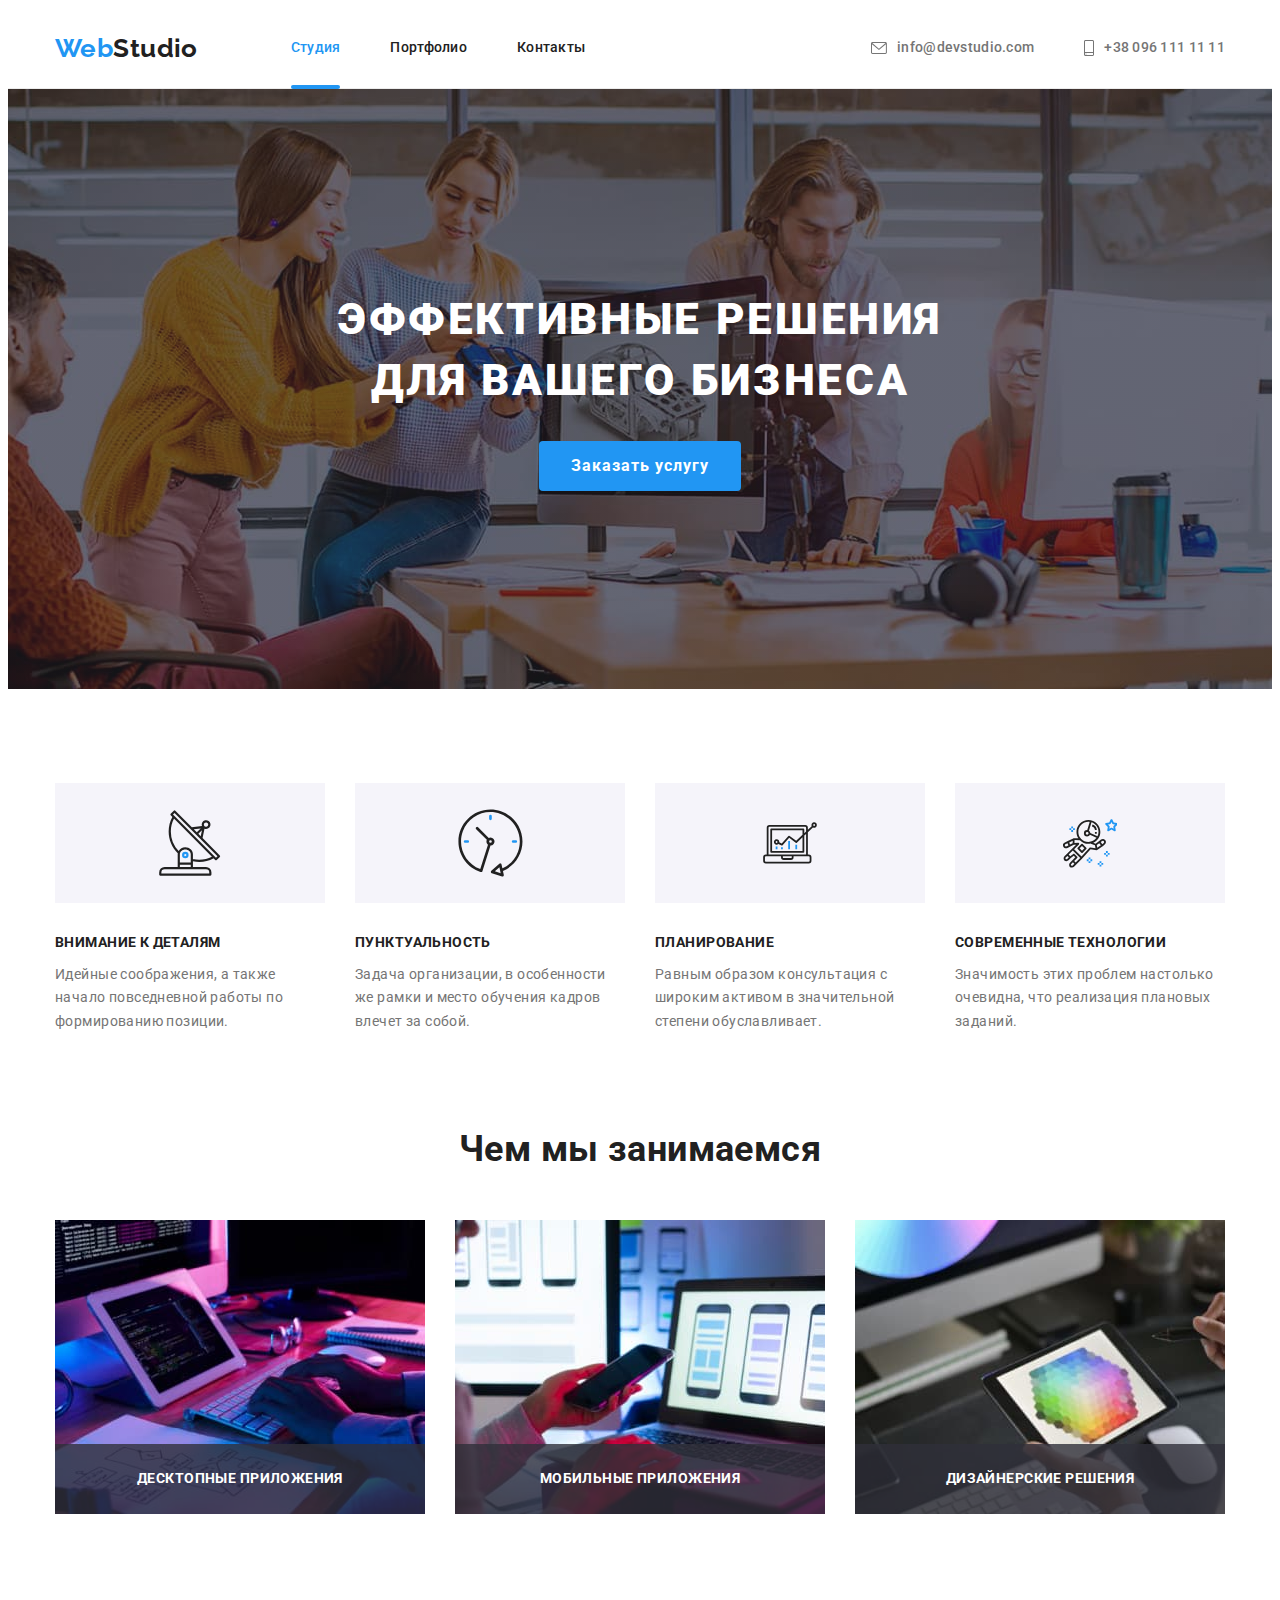
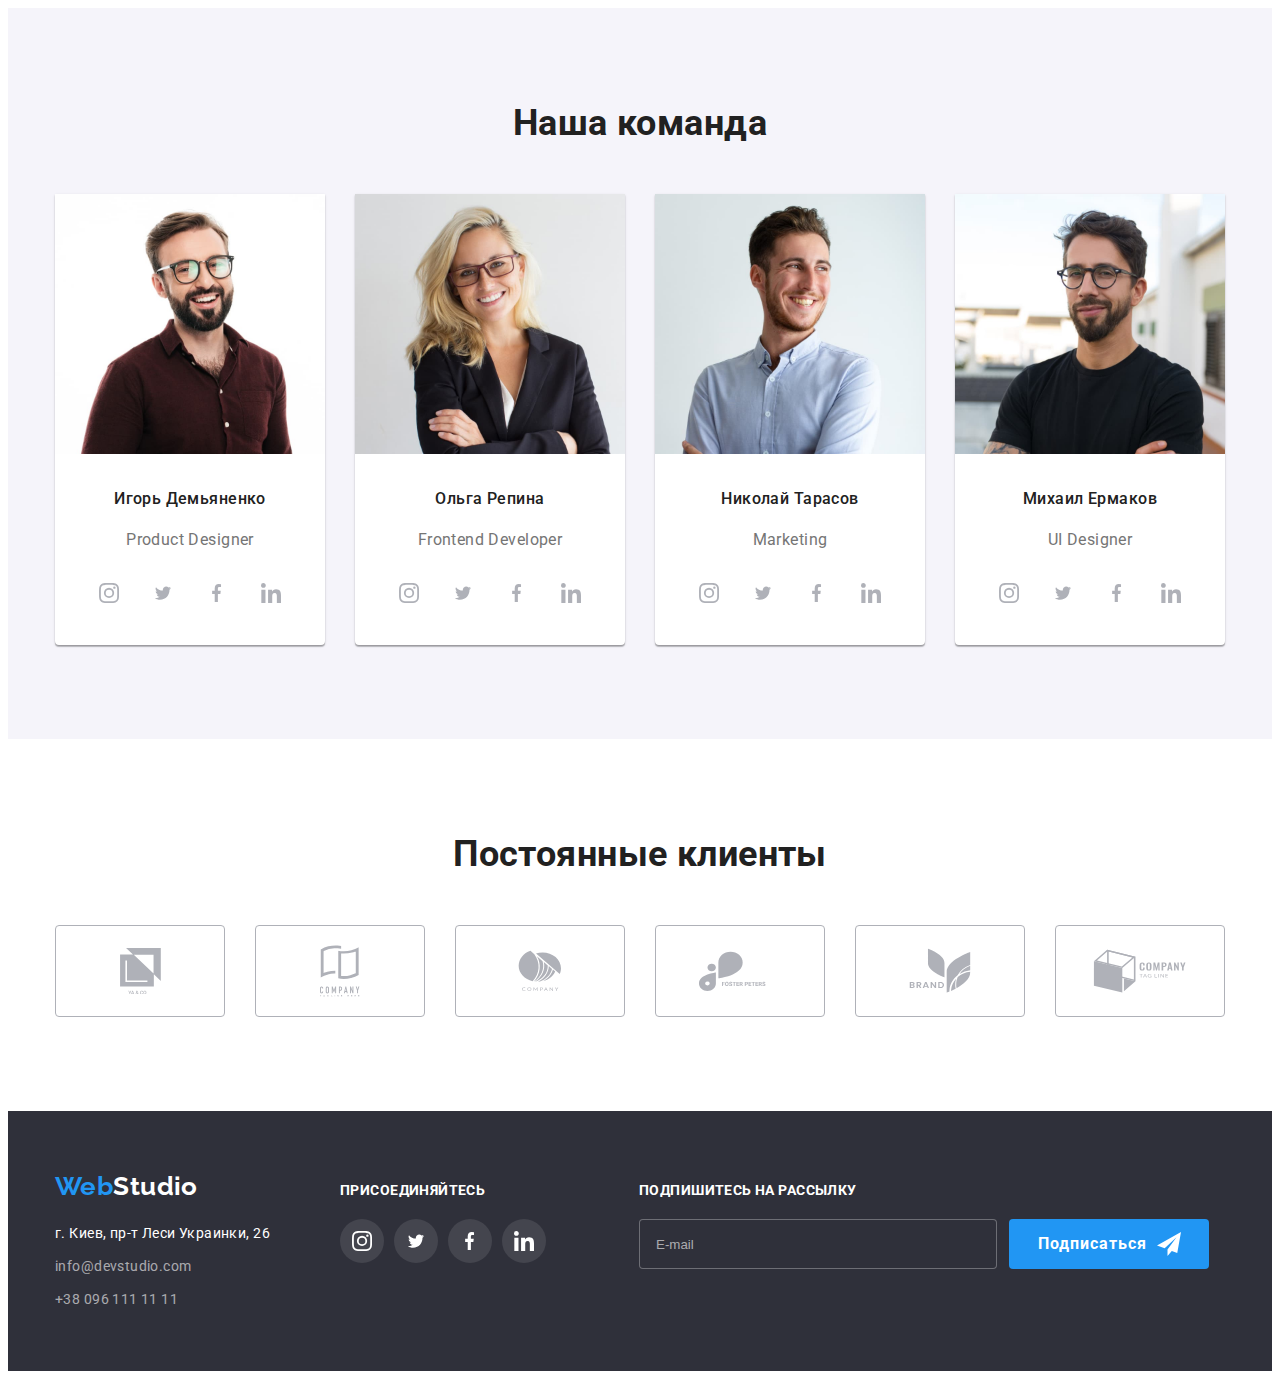
==== commit 95daf248: "Додає форми" ====
--- a/index.html
+++ b/index.html
@@ -59,42 +59,40 @@
                             </svg>
                         </button>
                         <form class="modal-form">
-                            <div class="modal-field">
+                            <label class="modal-field">
+                                <input type="text" name="name" id="name" placeholder="" autofocus />
                                 <svg class="modal-icon" width="18" height="18">
                                     <use href="./images/symbol-defs.svg#person-black-18dp-1"></use>
                                 </svg>
-                                <label for="name">Имя</label>
-                                <input type="text" name="name" id="name" placeholder="" autofocus />
-                            </div>
-                            <div class="modal-field">
+                                <span class="label-modal">Имя</span>
+                            </label>
+                            <label class="modal-field">
+                                <input type="tel" name="tel" id="tel" placeholder="" />
                                 <svg class="modal-icon" width="18" height="18">
                                     <use href="./images/symbol-defs.svg#phone-black-18dp-1"></use>
                                 </svg>
-                                <label for="tel">Телефон</label>
-                                <input type="tel" name="tel" id="tel" placeholder="" />
-                            </div>
-                            <div class="modal-field">
+                                <span class="label-modal">Телефон</span>
+                            </label>
+                            <label class="modal-field">
+                                <input type="email" name="mail" id="mail" placeholder="" />
                                 <svg class="modal-icon" width="18" height="18">
                                     <use href="./images/symbol-defs.svg#email-black-18dp-1"></use>
                                 </svg>
-                                <label for="mail">Почта</label>
-                                <input type="email" name="mail" id="mail" placeholder="" />
-                            </div>
-                            <div class="modal-field">
-                                <label for="comment">Комментарий</label>
-                                <textarea class="comment" name="comment" id="comment" rows="10" placeholder="Введите текст"></textarea>
-                            </div>
-                            <div class="modal-field">
+                                <span class="label-modal">Почта</span>
+                            </label>
+                            <label class="modal-field">
+                                <textarea class="comment-modal" name="comment" id="comment" rows="10" placeholder="Введите текст"></textarea>
+                                <span class="label-modal">Комментарий</span>
+                            </label>
+                            <label class="modal-field">
                                 <input type="checkbox" name="policy" id="policy" />
-                                <label for="policy">
-                                    <svg class="chekbox-icon" width="11" height="8">
-                                        <use href="./images/symbol-defs.svg#chek"></use>
-                                    </svg>
-                                    </div>
-                                    <p class="checkbox-text">Соглашаюсь с рассылкой и принимаю</p>
-                                    <a href="./index.html" class="contract-link" target="_blank" rel="noopener noreferrer nofolow" aria-label="conditions of the contract">Условия договора</a>
-                                </label>
-                            </div>
+                                <svg class="chekbox-icon" width="11" height="8">
+                                    <use href="./images/symbol-defs.svg#chek"></use>
+                                </svg>
+                                <p class="checkbox-label">Соглашаюсь с рассылкой и принимаю</p>
+                                <a href="./index.html" class="contract-link" target="_blank" rel="noopener noreferrer nofolow"
+                                    aria-label="conditions of the contract">Условия договора</a>
+                            </label>
                             <button type="submit" class="btn-modal">
                                 Отправить
                             </button>
@@ -441,11 +439,10 @@
             </div>
             <div class="form-bloc">
                 <p class="footer-text">Подпишитесь на рассылку</p>
-                <form class="footer-form"> 
-                    <div class="form-field">
-                        <label for="mail"></label>
-                        <input type="email" name="mail" id="mail" placeholder="E-mail"/>
-                    </div>
+                <form class="footer-form">
+                    <label class="form-field">
+                        <input type="email" name="mail" id="mail" placeholder="E-mail" />
+                    </label>
                     <button type="submit" class="btn-footer pointer">Подписаться
                         <svg class="footer-icon" width="24" height="24">
                             <use href="./images/symbol-defs.svg#icon-send"></use>
--- a/css/styles.css
+++ b/css/styles.css
@@ -295,8 +295,8 @@
   top: 50%;
   left: 50%;
 
-  min-height: 581px;
-  min-width: 528px;
+  height: 581px;
+  width: 528px;
   padding: 40px;
 
   background-color: var(--primary-white-color);
@@ -733,7 +733,7 @@
   color: var(--adress-footer);
   
   background-color: var(--secondary-background-color);
-  border-radius: 3px;
+  border-radius: 4px;
   border: 1px solid rgba(255, 255, 255, 0.3);
 }
 
@@ -742,13 +742,13 @@
   line-height: 1.25;
 }
 
-.form-field:hover {
-  border: 1px solid var(--accent-color);
+/* .form-field:focus {
+  border: 10px solid var(--accent-color);
   box-shadow: 0px 4px 4px rgba(0, 0, 0, 0.15);
   
   transition: border var(--time-animation) var(--timing-function),
   box-shadow var(--time-animation) var(--timing-function);
-}
+} */
 
 .btn-footer {
   display: inline-flex;
@@ -960,24 +960,26 @@
 /* modal form */
 
 .modal-form {
+  display: flex;
+  align-items: center;
+  flex-direction: column;
 }
 
 .form-title {
-  margin-bottom: 12px;
-  
+  margin-bottom: 30px;
+
   color: var(--title-text-color);
   font-weight: 700;
   font-size: 20px;
   line-height: 1.15;
   text-align: center;
 }
-
 .modal-field {
+  position: relative;
 }
 
 .modal-field input {
-  display: flex;
-  margin: 0;
+  margin-bottom: 28px;
   width: 448px;
   height: 40px;
 
@@ -991,26 +993,43 @@
   border: 1px solid rgba(33, 33, 33, 0.2);
 }
 
-/* .form-field input::placeholder {
-  color: var(--adress-footer);
-  line-height: 1.25;
-} */
-
-.modal-field input:hover,
-.modal-field input:focus {
-  border: 1px solid var(--accent-color);
-
-  transition: border var(--time-animation) var(--timing-function);
+.label-modal {
+  position: absolute;
+  top: -18px;
+  left: 0;
 }
 
 .modal-icon {
   position: absolute;
+  top: 11px;
+  left: 12px;
+
+  width: 18px;
+  height: 18px;
+}
+
+.comment-modal {
+  width: 448px;
+  height: 120px;
+
+  background-color: var(--primary-white-color);
+  border-radius: 4px;
+  border: 1px solid rgba(33, 33, 33, 0.2);
+
+  resize: none;
+}
+
+.comment-modal {
+  padding: 12px 16px;
+
+  color: rgba(117, 117, 117, 0.5);
+  font-weight: 400;
+  font-size: 12px;
+  line-height: 1.17;
+  letter-spacing: 0.01em;
 }
 
 .btn-modal {
-  display: inline-flex;
-  align-items: center;
-  justify-content: center;
   width: 200px;
   height: 50px;
   padding: 10px 28px 10px 29px;
@@ -1035,9 +1054,4 @@
 .btn-modal:hover,
 .btn-modal:focus {
   box-shadow: 0px 4px 4px rgba(0, 0, 0, 0.15);
-}
-
-.comment {
-  display: flex;
-  resize: none;
 }